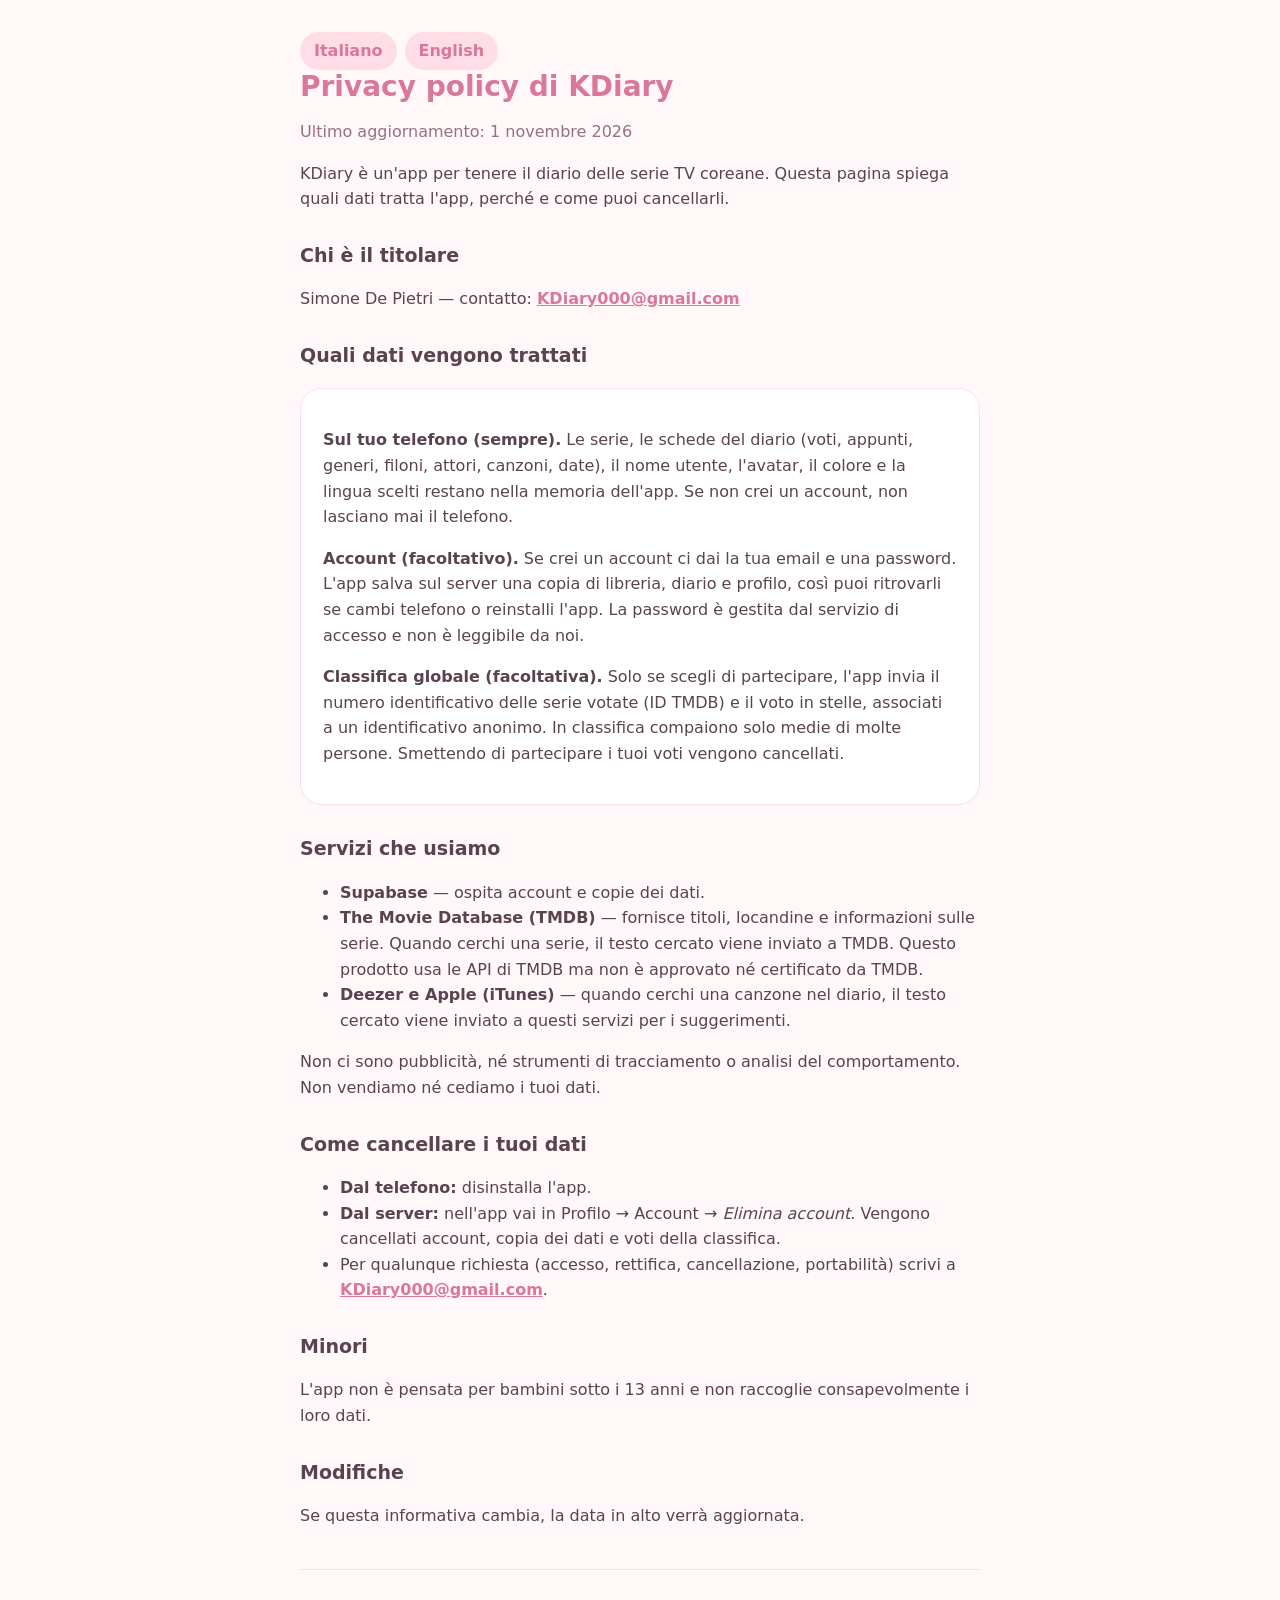
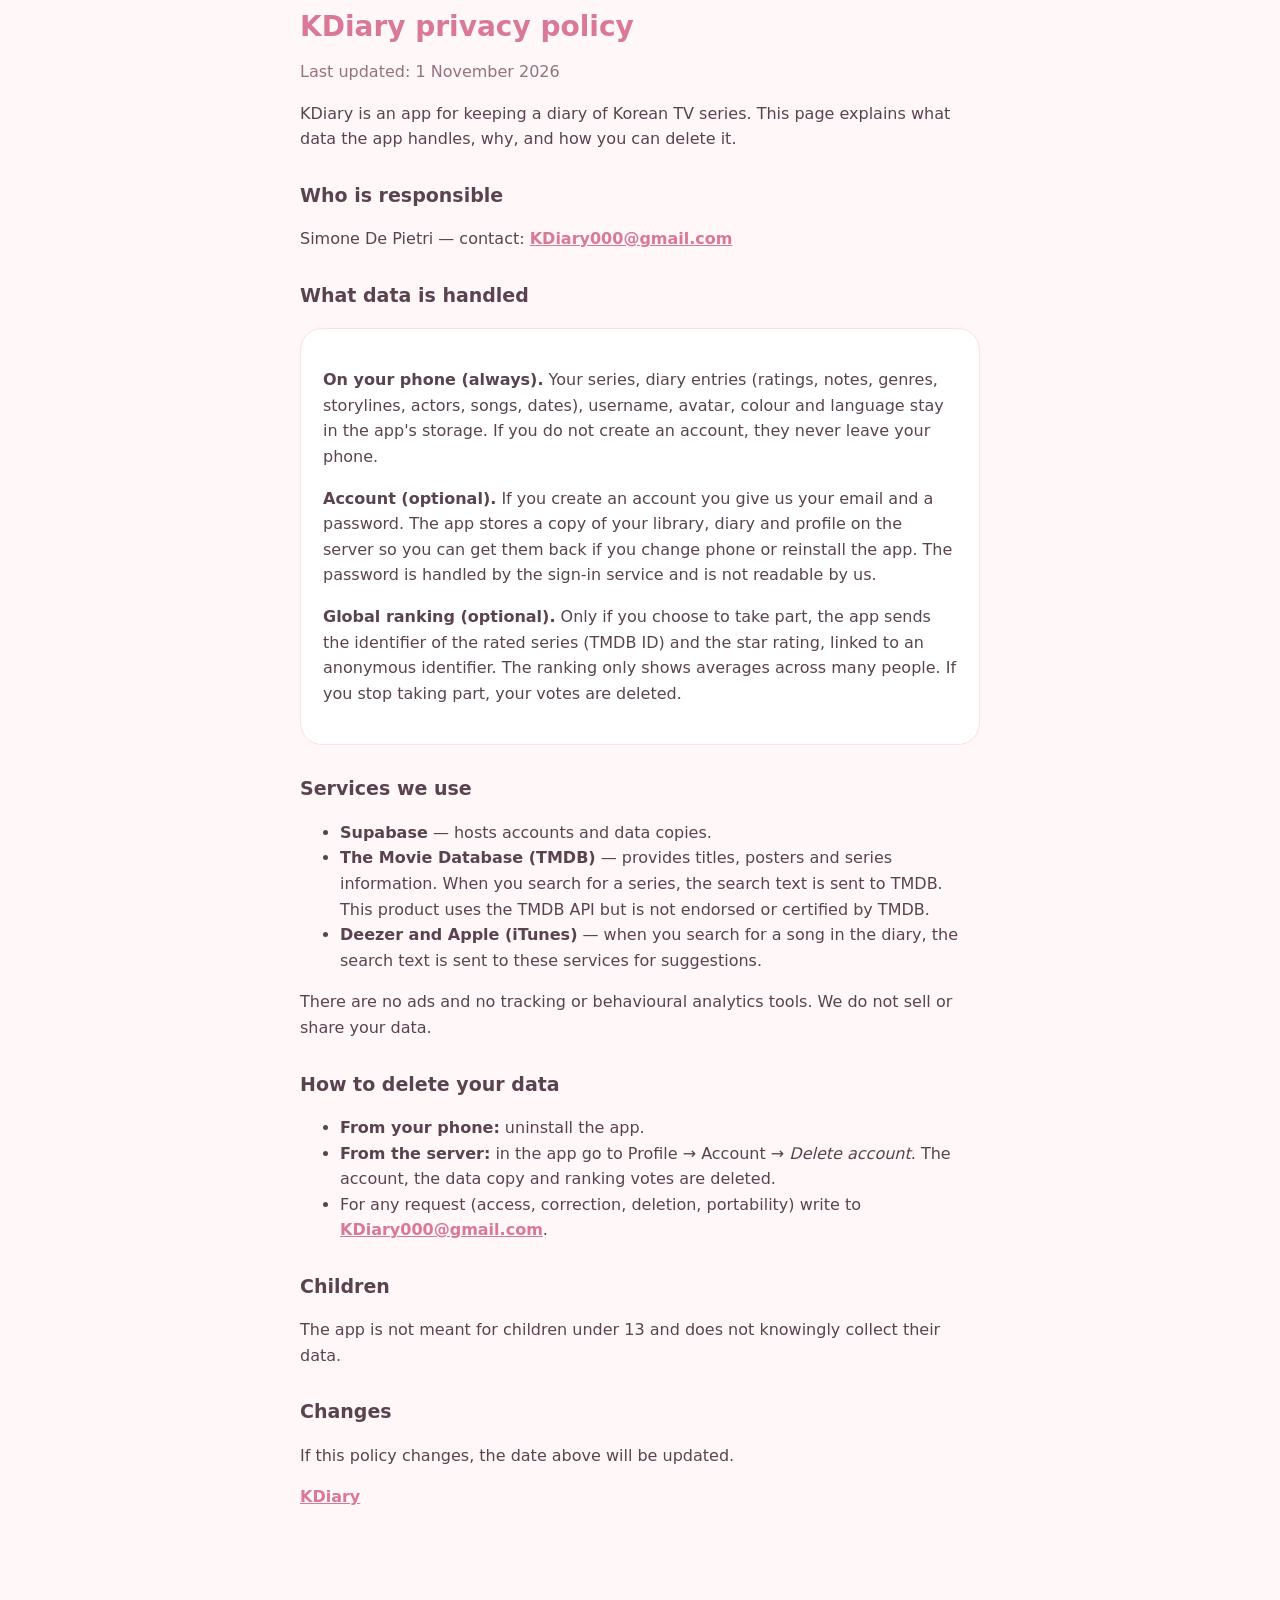
==== privacy.html @ 8168afae "Add files via upload" ====
<!doctype html>
<html lang="it">
<head>
<meta charset="utf-8">
<meta name="viewport" content="width=device-width,initial-scale=1">
<title>Privacy policy · KDiary</title>
<link rel="stylesheet" href="style.css">
</head>
<body>
<main>
<a class="lang" href="#it">Italiano</a><a class="lang" href="#en">English</a>

<section id="it">
<h1>Privacy policy di KDiary</h1>
<p class="soft">Ultimo aggiornamento: 1 novembre 2026</p>

<p>KDiary è un'app per tenere il diario delle serie TV coreane. Questa pagina spiega quali dati tratta l'app, perché e come puoi cancellarli.</p>

<h2>Chi è il titolare</h2>
<p>Simone De Pietri — contatto: <a href="mailto:KDiary000@gmail.com">KDiary000@gmail.com</a></p>

<h2>Quali dati vengono trattati</h2>
<div class="card">
<p><strong>Sul tuo telefono (sempre).</strong> Le serie, le schede del diario (voti, appunti, generi, filoni, attori, canzoni, date), il nome utente, l'avatar, il colore e la lingua scelti restano nella memoria dell'app. Se non crei un account, non lasciano mai il telefono.</p>
<p><strong>Account (facoltativo).</strong> Se crei un account ci dai la tua email e una password. L'app salva sul server una copia di libreria, diario e profilo, così puoi ritrovarli se cambi telefono o reinstalli l'app. La password è gestita dal servizio di accesso e non è leggibile da noi.</p>
<p><strong>Classifica globale (facoltativa).</strong> Solo se scegli di partecipare, l'app invia il numero identificativo delle serie votate (ID TMDB) e il voto in stelle, associati a un identificativo anonimo. In classifica compaiono solo medie di molte persone. Smettendo di partecipare i tuoi voti vengono cancellati.</p>
</div>

<h2>Servizi che usiamo</h2>
<ul>
<li><strong>Supabase</strong> — ospita account e copie dei dati.</li>
<li><strong>The Movie Database (TMDB)</strong> — fornisce titoli, locandine e informazioni sulle serie. Quando cerchi una serie, il testo cercato viene inviato a TMDB. Questo prodotto usa le API di TMDB ma non è approvato né certificato da TMDB.</li>
<li><strong>Deezer e Apple (iTunes)</strong> — quando cerchi una canzone nel diario, il testo cercato viene inviato a questi servizi per i suggerimenti.</li>
</ul>
<p>Non ci sono pubblicità, né strumenti di tracciamento o analisi del comportamento. Non vendiamo né cediamo i tuoi dati.</p>

<h2>Come cancellare i tuoi dati</h2>
<ul>
<li><strong>Dal telefono:</strong> disinstalla l'app.</li>
<li><strong>Dal server:</strong> nell'app vai in Profilo → Account → <em>Elimina account</em>. Vengono cancellati account, copia dei dati e voti della classifica.</li>
<li>Per qualunque richiesta (accesso, rettifica, cancellazione, portabilità) scrivi a <a href="mailto:KDiary000@gmail.com">KDiary000@gmail.com</a>.</li>
</ul>

<h2>Minori</h2>
<p>L'app non è pensata per bambini sotto i 13 anni e non raccoglie consapevolmente i loro dati.</p>

<h2>Modifiche</h2>
<p>Se questa informativa cambia, la data in alto verrà aggiornata.</p>
</section>

<hr style="border:0;border-top:1px solid var(--light);margin:40px 0">

<section id="en">
<h1>KDiary privacy policy</h1>
<p class="soft">Last updated: 1 November 2026</p>

<p>KDiary is an app for keeping a diary of Korean TV series. This page explains what data the app handles, why, and how you can delete it.</p>

<h2>Who is responsible</h2>
<p>Simone De Pietri — contact: <a href="mailto:KDiary000@gmail.com">KDiary000@gmail.com</a></p>

<h2>What data is handled</h2>
<div class="card">
<p><strong>On your phone (always).</strong> Your series, diary entries (ratings, notes, genres, storylines, actors, songs, dates), username, avatar, colour and language stay in the app's storage. If you do not create an account, they never leave your phone.</p>
<p><strong>Account (optional).</strong> If you create an account you give us your email and a password. The app stores a copy of your library, diary and profile on the server so you can get them back if you change phone or reinstall the app. The password is handled by the sign-in service and is not readable by us.</p>
<p><strong>Global ranking (optional).</strong> Only if you choose to take part, the app sends the identifier of the rated series (TMDB ID) and the star rating, linked to an anonymous identifier. The ranking only shows averages across many people. If you stop taking part, your votes are deleted.</p>
</div>

<h2>Services we use</h2>
<ul>
<li><strong>Supabase</strong> — hosts accounts and data copies.</li>
<li><strong>The Movie Database (TMDB)</strong> — provides titles, posters and series information. When you search for a series, the search text is sent to TMDB. This product uses the TMDB API but is not endorsed or certified by TMDB.</li>
<li><strong>Deezer and Apple (iTunes)</strong> — when you search for a song in the diary, the search text is sent to these services for suggestions.</li>
</ul>
<p>There are no ads and no tracking or behavioural analytics tools. We do not sell or share your data.</p>

<h2>How to delete your data</h2>
<ul>
<li><strong>From your phone:</strong> uninstall the app.</li>
<li><strong>From the server:</strong> in the app go to Profile → Account → <em>Delete account</em>. The account, the data copy and ranking votes are deleted.</li>
<li>For any request (access, correction, deletion, portability) write to <a href="mailto:KDiary000@gmail.com">KDiary000@gmail.com</a>.</li>
</ul>

<h2>Children</h2>
<p>The app is not meant for children under 13 and does not knowingly collect their data.</p>

<h2>Changes</h2>
<p>If this policy changes, the date above will be updated.</p>
</section>

<nav><a href="index.html">KDiary</a></nav>
</main>
</body>
</html>
---- style.css ----
:root{--bg:#fff7f8;--card:#fff;--text:#5a4350;--soft:#96717f;--pink:#d97898;--light:#ffdde6}
@media (prefers-color-scheme:dark){:root{--bg:#2a2026;--card:#362a31;--text:#f3e6ec;--soft:#c9a9b7;--pink:#f0a0bb;--light:#4a3640}}
*{box-sizing:border-box}
body{margin:0;background:var(--bg);color:var(--text);font:16px/1.6 system-ui,-apple-system,"Segoe UI",Roboto,sans-serif}
main{max-width:720px;margin:0 auto;padding:32px 20px 64px}
h1{font-size:28px;line-height:1.2;margin:0 0 4px;color:var(--pink)}
h2{font-size:19px;margin:28px 0 6px}
p,li{color:var(--text)}
.soft{color:var(--soft)}
.card{background:var(--card);border:1px solid var(--light);border-radius:22px;padding:22px;margin:18px 0}
a{color:var(--pink);font-weight:600}
nav{display:flex;gap:16px;flex-wrap:wrap;margin:14px 0 26px}
.lang{display:inline-block;margin:0 8px 0 0;padding:6px 14px;border-radius:999px;background:var(--light);text-decoration:none}
.center{text-align:center}
.check{width:84px;height:84px;border-radius:50%;background:var(--light);display:flex;align-items:center;justify-content:center;margin:12px auto;font-size:44px;color:var(--pink)}
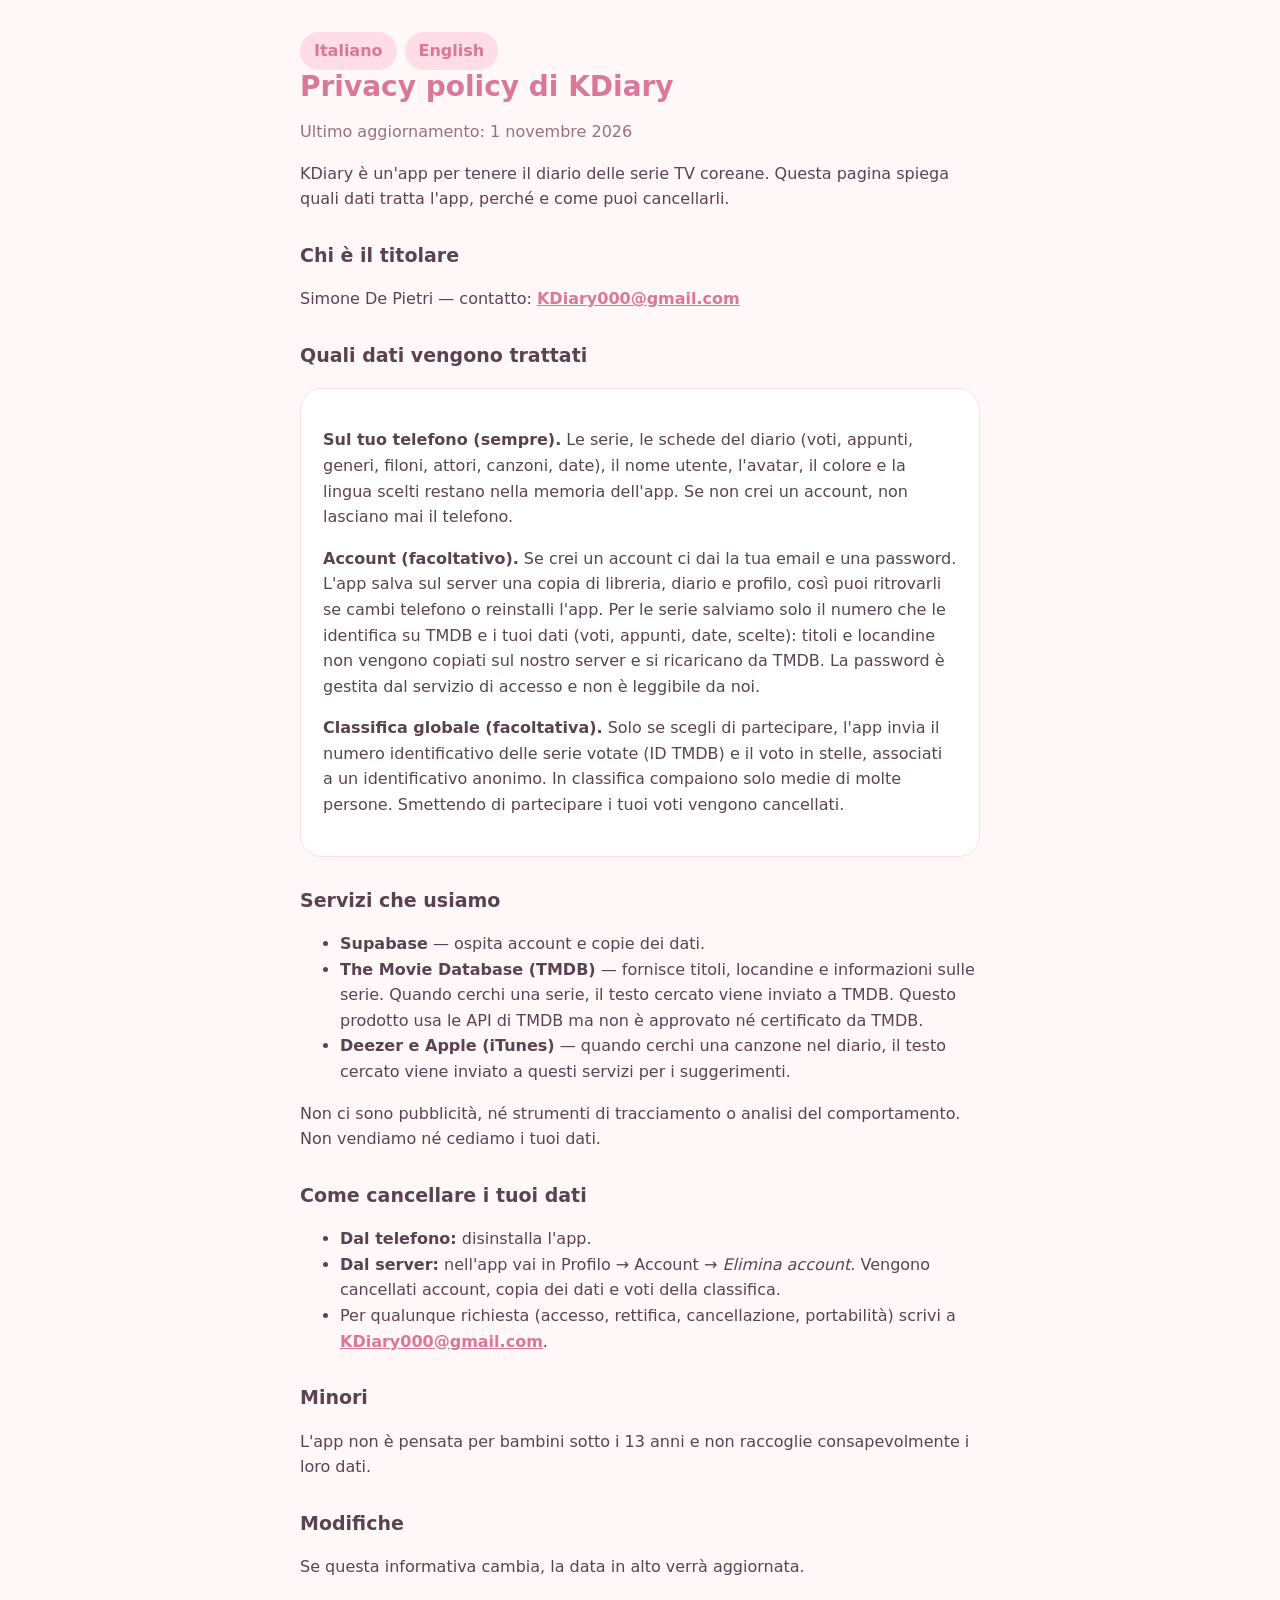
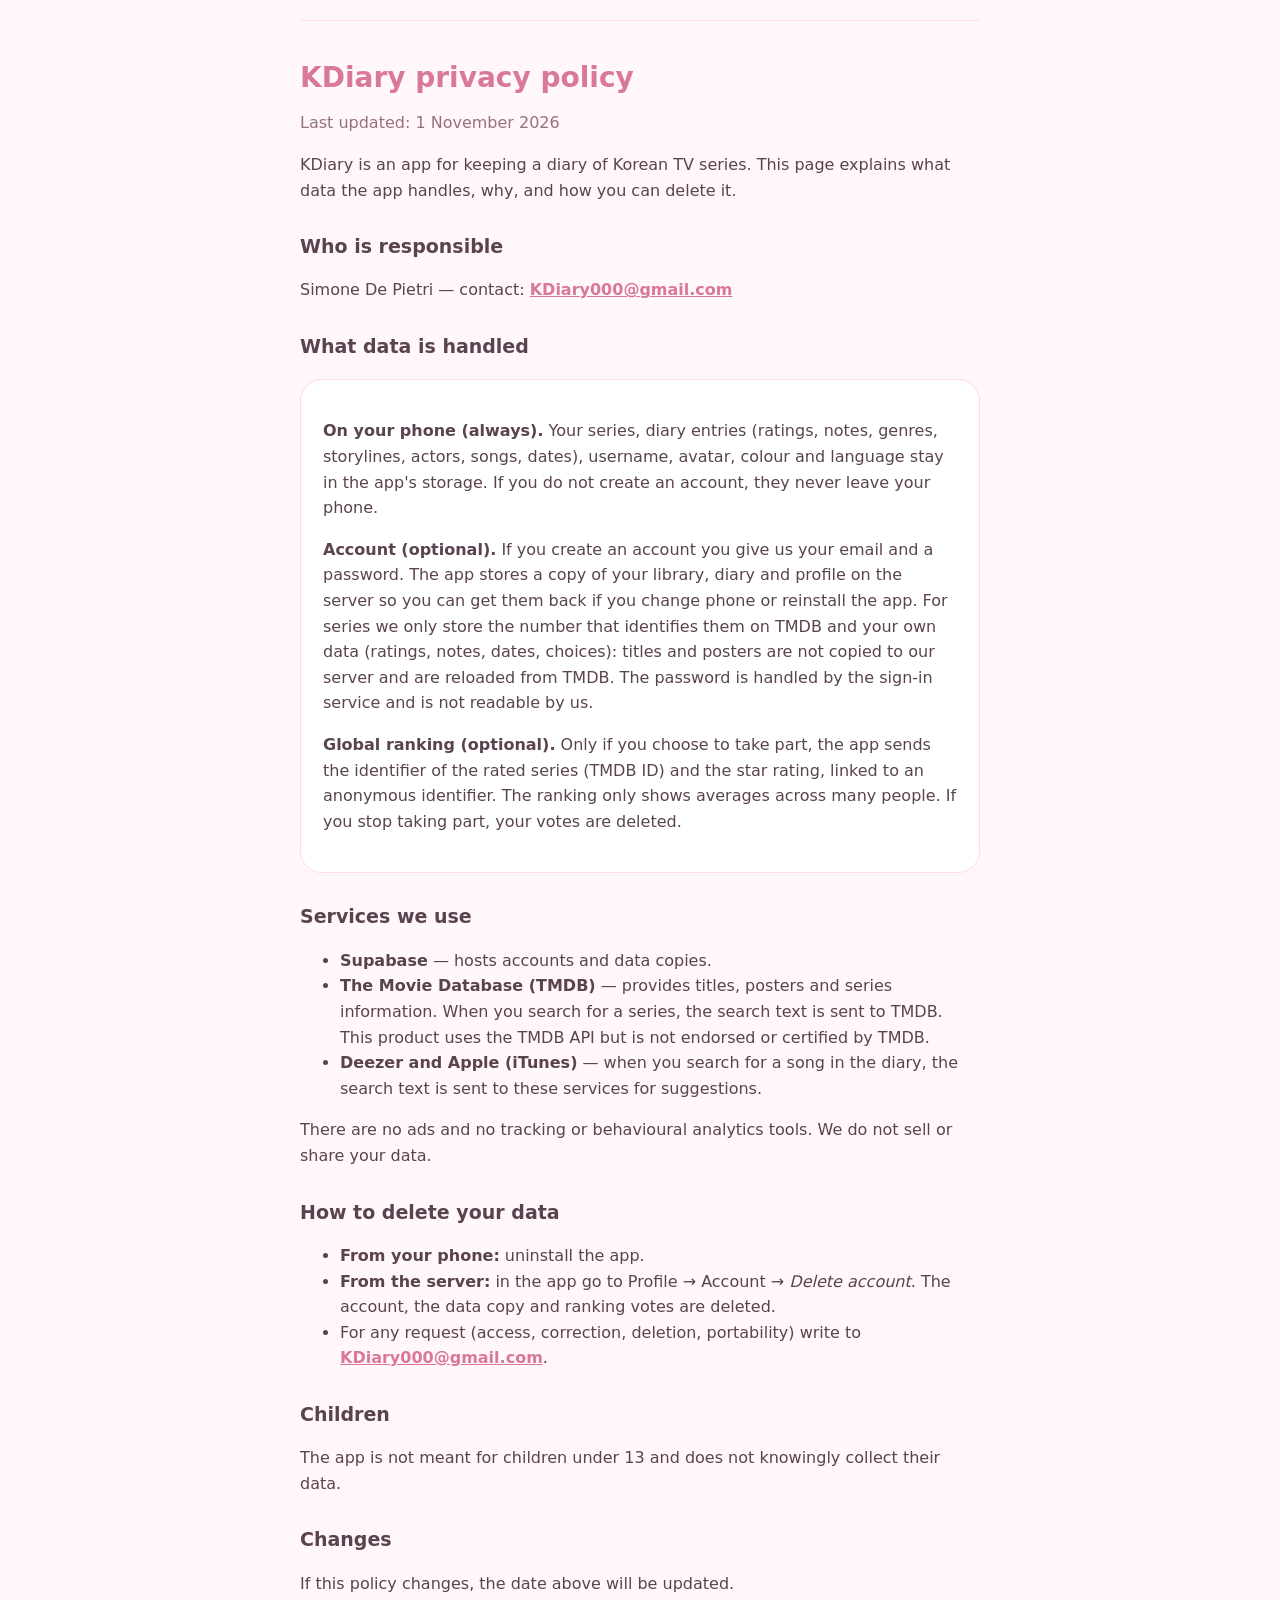
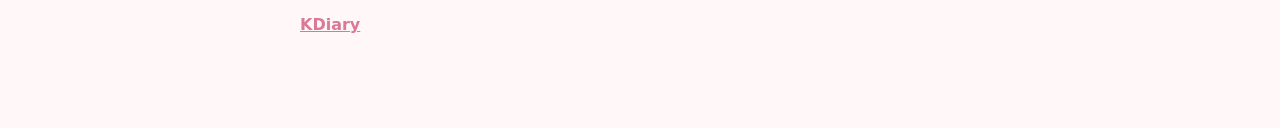
==== commit a7c163ba: "Add files via upload" ====
--- a/privacy.html
+++ b/privacy.html
@@ -22,7 +22,7 @@
 <h2>Quali dati vengono trattati</h2>
 <div class="card">
 <p><strong>Sul tuo telefono (sempre).</strong> Le serie, le schede del diario (voti, appunti, generi, filoni, attori, canzoni, date), il nome utente, l'avatar, il colore e la lingua scelti restano nella memoria dell'app. Se non crei un account, non lasciano mai il telefono.</p>
-<p><strong>Account (facoltativo).</strong> Se crei un account ci dai la tua email e una password. L'app salva sul server una copia di libreria, diario e profilo, così puoi ritrovarli se cambi telefono o reinstalli l'app. La password è gestita dal servizio di accesso e non è leggibile da noi.</p>
+<p><strong>Account (facoltativo).</strong> Se crei un account ci dai la tua email e una password. L'app salva sul server una copia di libreria, diario e profilo, così puoi ritrovarli se cambi telefono o reinstalli l'app. Per le serie salviamo solo il numero che le identifica su TMDB e i tuoi dati (voti, appunti, date, scelte): titoli e locandine non vengono copiati sul nostro server e si ricaricano da TMDB. La password è gestita dal servizio di accesso e non è leggibile da noi.</p>
 <p><strong>Classifica globale (facoltativa).</strong> Solo se scegli di partecipare, l'app invia il numero identificativo delle serie votate (ID TMDB) e il voto in stelle, associati a un identificativo anonimo. In classifica compaiono solo medie di molte persone. Smettendo di partecipare i tuoi voti vengono cancellati.</p>
 </div>
 
@@ -62,7 +62,7 @@
 <h2>What data is handled</h2>
 <div class="card">
 <p><strong>On your phone (always).</strong> Your series, diary entries (ratings, notes, genres, storylines, actors, songs, dates), username, avatar, colour and language stay in the app's storage. If you do not create an account, they never leave your phone.</p>
-<p><strong>Account (optional).</strong> If you create an account you give us your email and a password. The app stores a copy of your library, diary and profile on the server so you can get them back if you change phone or reinstall the app. The password is handled by the sign-in service and is not readable by us.</p>
+<p><strong>Account (optional).</strong> If you create an account you give us your email and a password. The app stores a copy of your library, diary and profile on the server so you can get them back if you change phone or reinstall the app. For series we only store the number that identifies them on TMDB and your own data (ratings, notes, dates, choices): titles and posters are not copied to our server and are reloaded from TMDB. The password is handled by the sign-in service and is not readable by us.</p>
 <p><strong>Global ranking (optional).</strong> Only if you choose to take part, the app sends the identifier of the rated series (TMDB ID) and the star rating, linked to an anonymous identifier. The ranking only shows averages across many people. If you stop taking part, your votes are deleted.</p>
 </div>
 
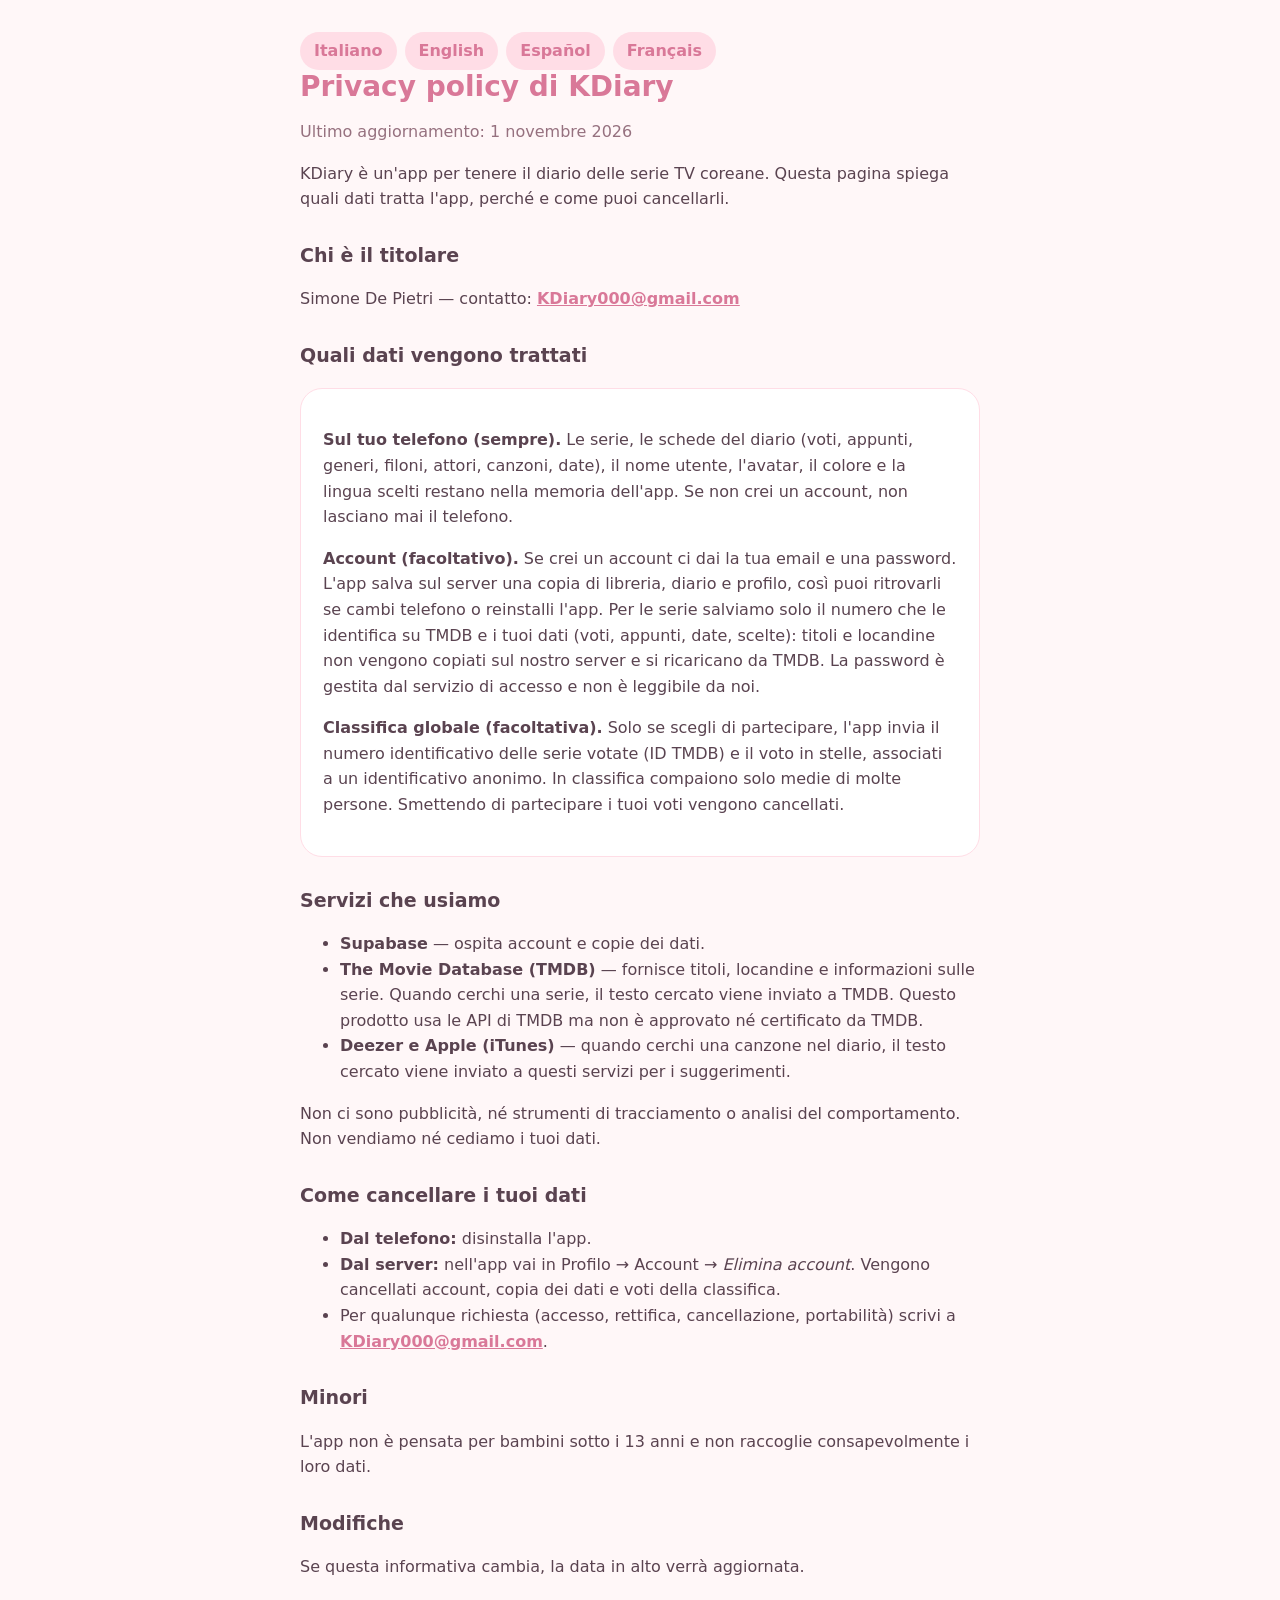
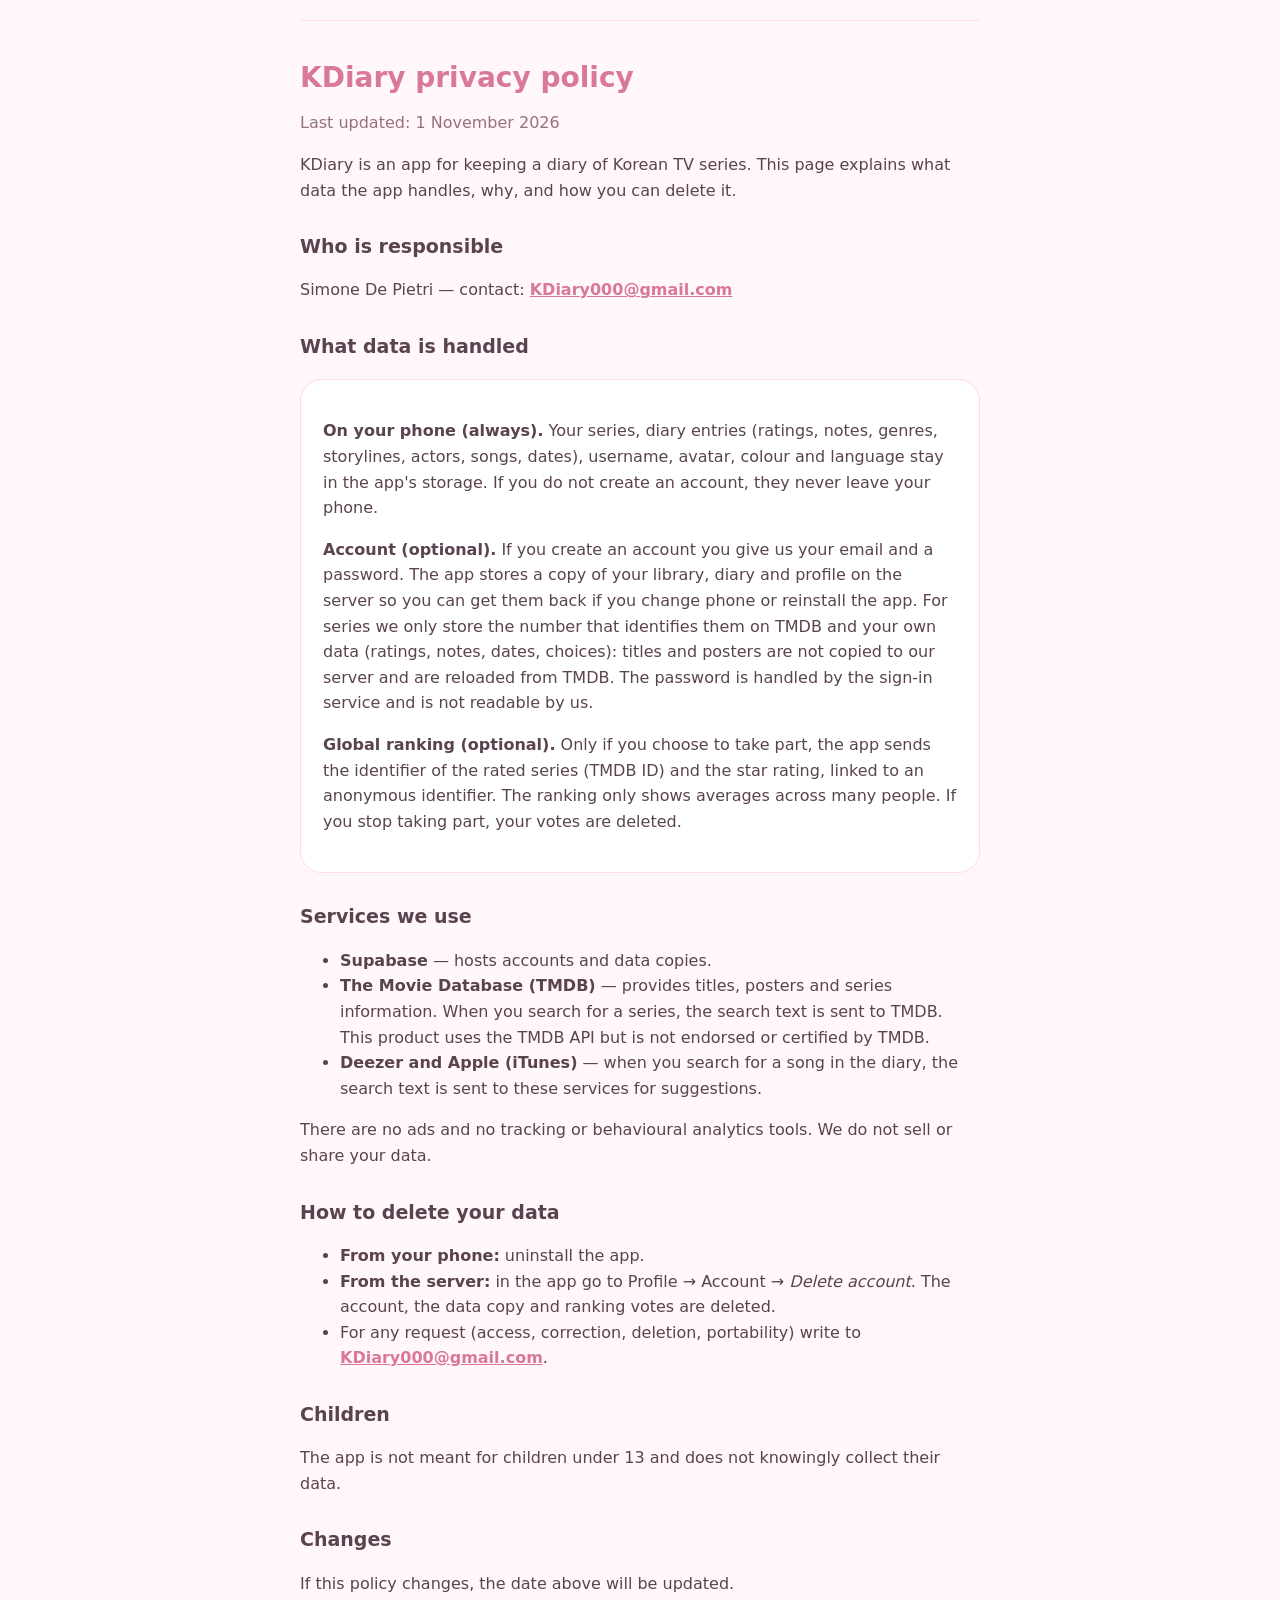
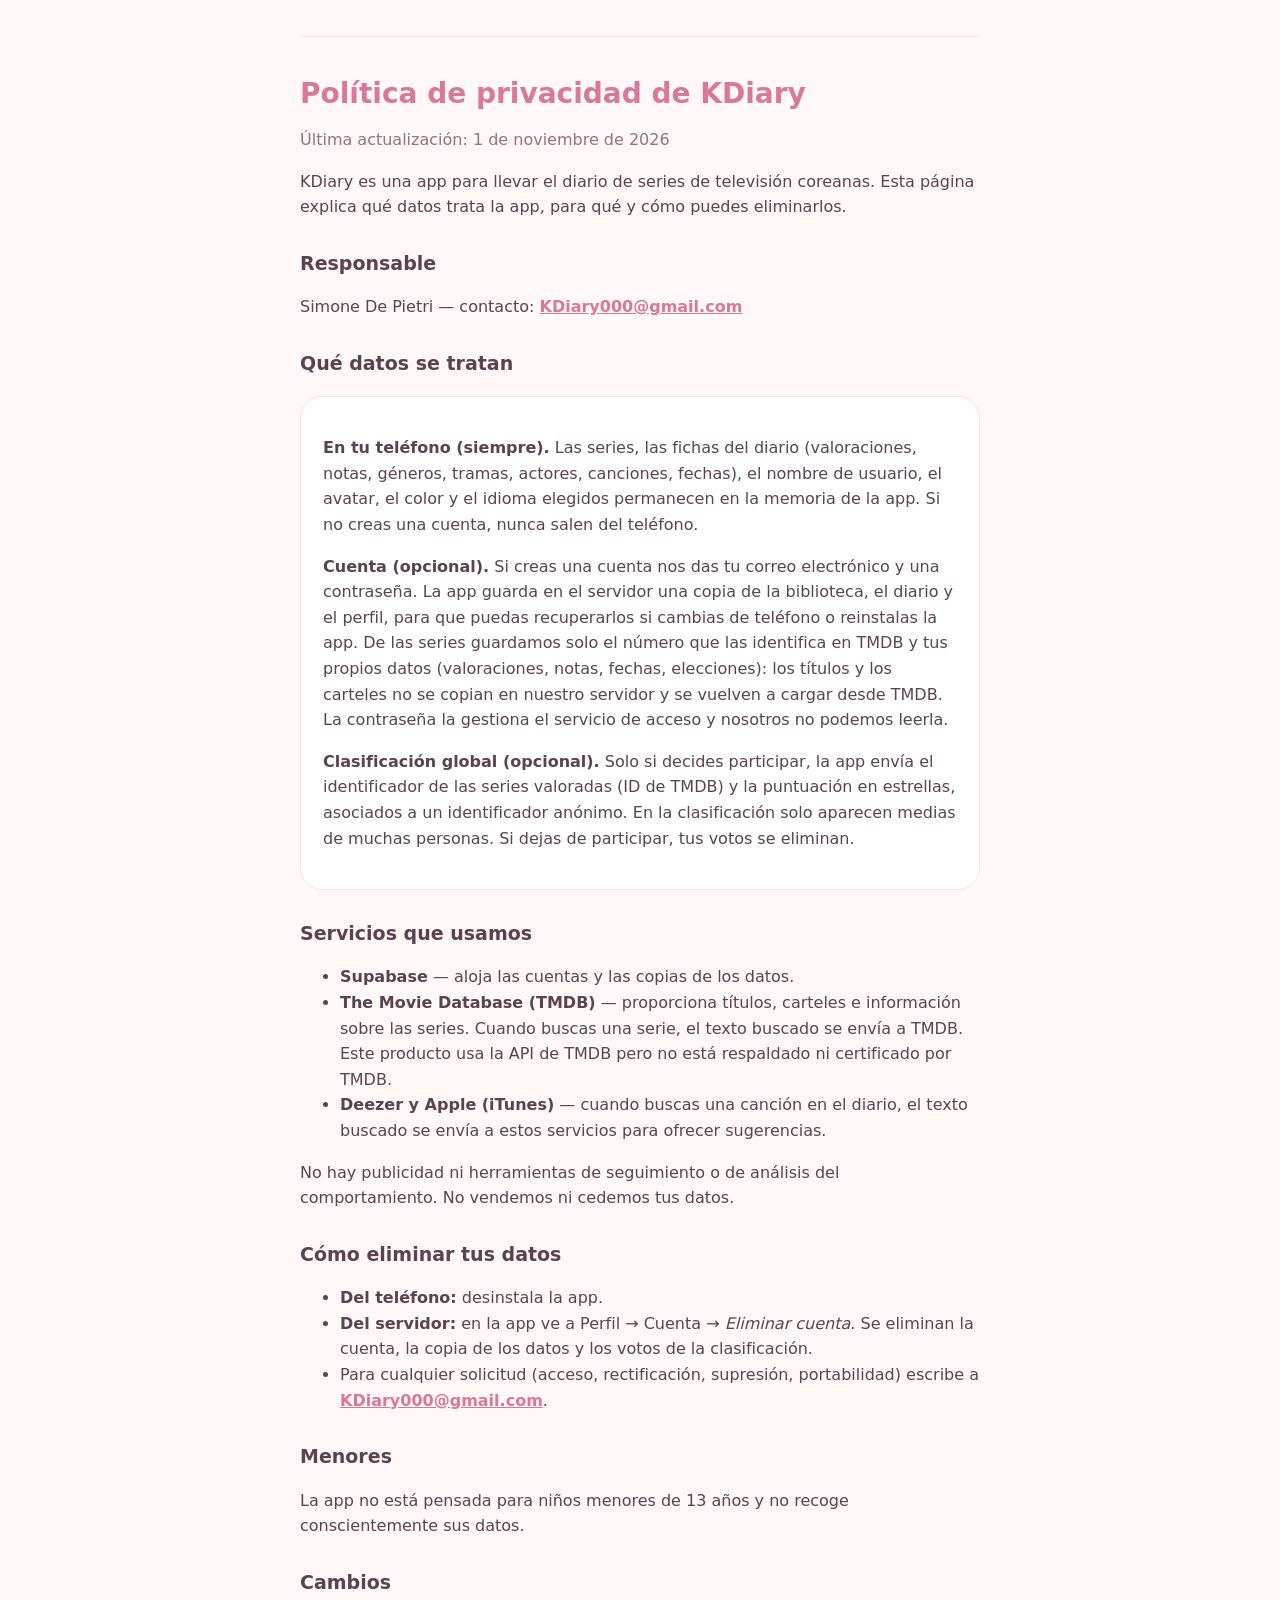
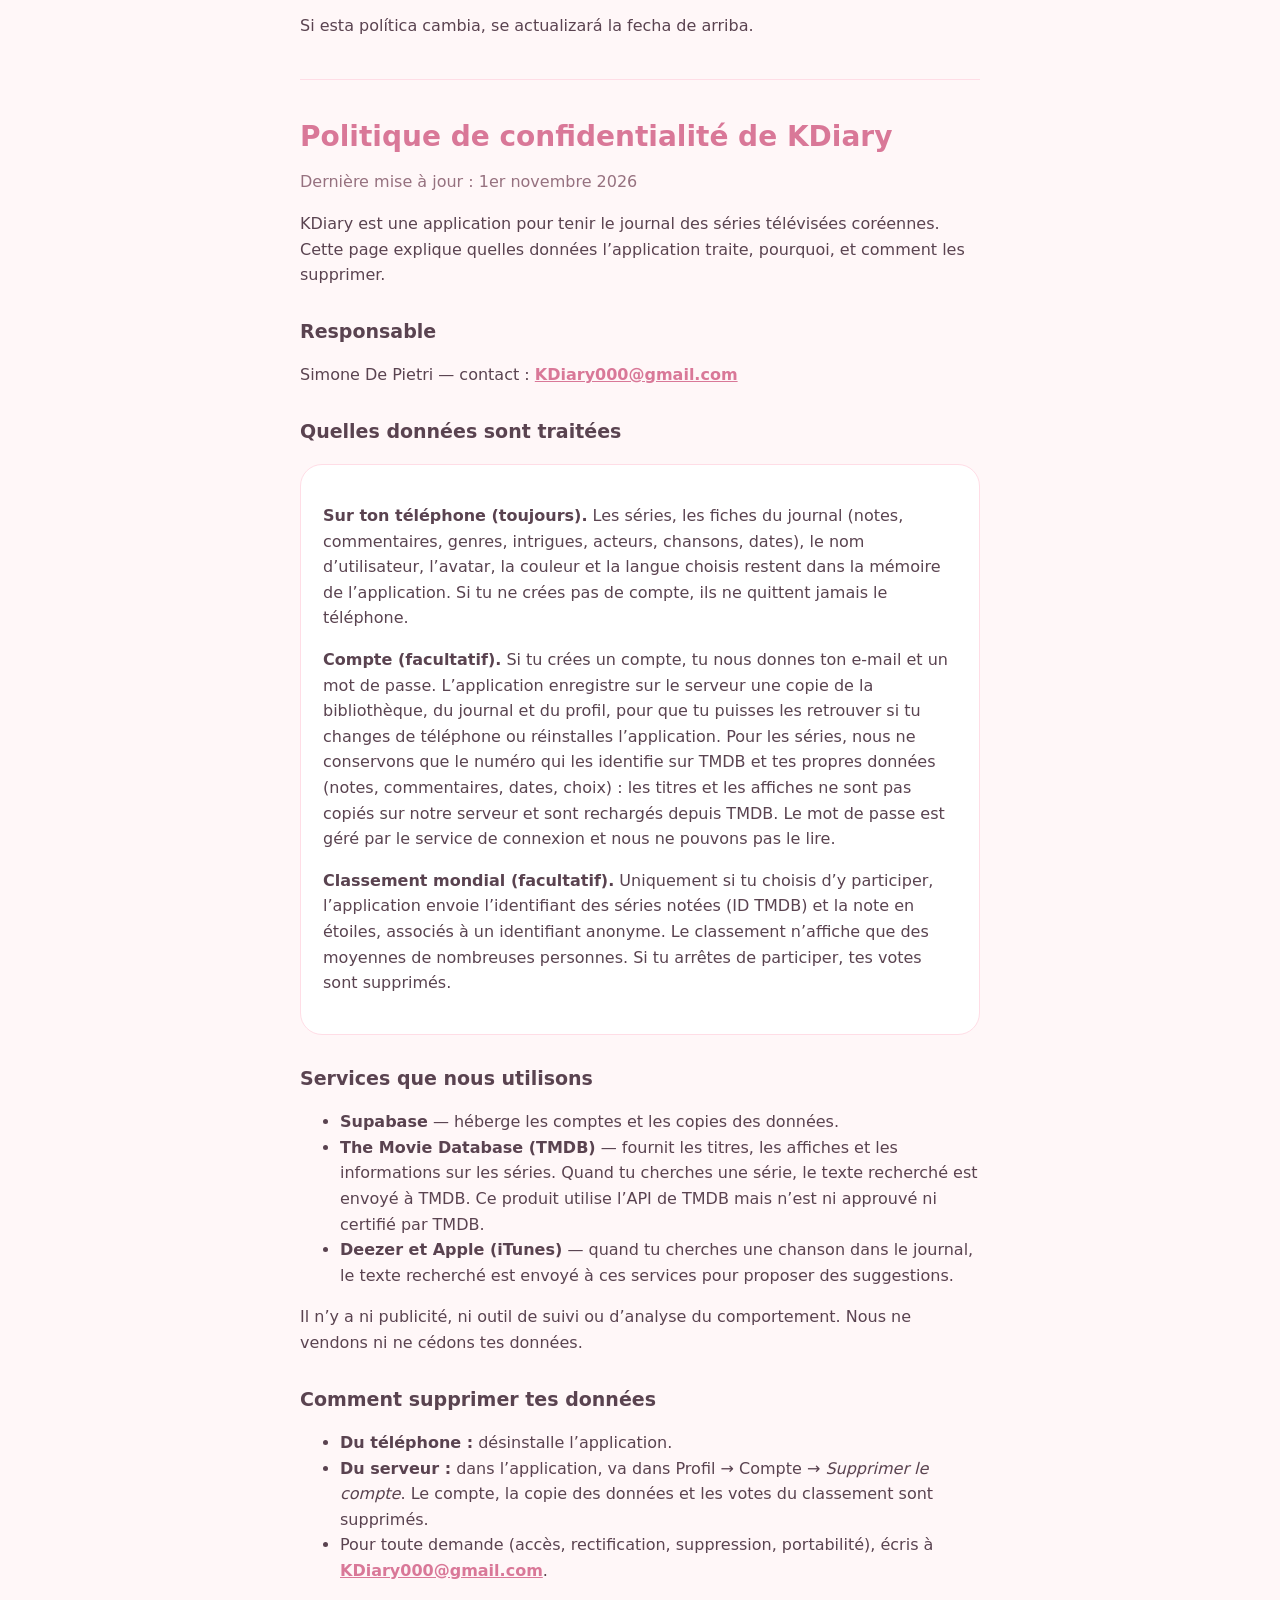
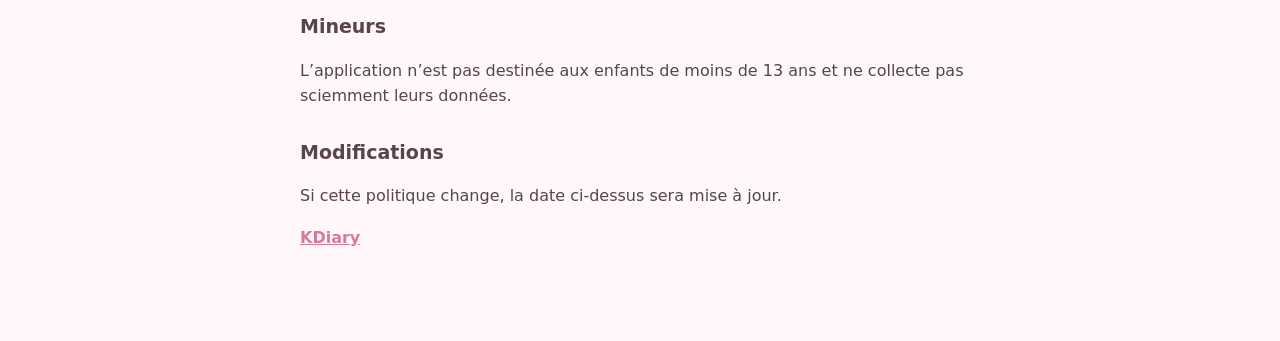
==== commit ddc17ffa: "Privacy policy: aggiunge spagnolo e francese Co-Authored-By: Claude Sonnet 5.5 <noreply@anthropic.co" ====
--- a/privacy.html
+++ b/privacy.html
@@ -8,7 +8,7 @@
 </head>
 <body>
 <main>
-<a class="lang" href="#it">Italiano</a><a class="lang" href="#en">English</a>
+<a class="lang" href="#it">Italiano</a><a class="lang" href="#en">English</a><a class="lang" href="#es">Español</a><a class="lang" href="#fr">Français</a>
 
 <section id="it">
 <h1>Privacy policy di KDiary</h1>
@@ -88,6 +88,86 @@
 <p>If this policy changes, the date above will be updated.</p>
 </section>
 
+<hr style="border:0;border-top:1px solid var(--light);margin:40px 0">
+
+<section id="es" lang="es">
+<h1>Política de privacidad de KDiary</h1>
+<p class="soft">Última actualización: 1 de noviembre de 2026</p>
+
+<p>KDiary es una app para llevar el diario de series de televisión coreanas. Esta página explica qué datos trata la app, para qué y cómo puedes eliminarlos.</p>
+
+<h2>Responsable</h2>
+<p>Simone De Pietri — contacto: <a href="mailto:KDiary000@gmail.com">KDiary000@gmail.com</a></p>
+
+<h2>Qué datos se tratan</h2>
+<div class="card">
+<p><strong>En tu teléfono (siempre).</strong> Las series, las fichas del diario (valoraciones, notas, géneros, tramas, actores, canciones, fechas), el nombre de usuario, el avatar, el color y el idioma elegidos permanecen en la memoria de la app. Si no creas una cuenta, nunca salen del teléfono.</p>
+<p><strong>Cuenta (opcional).</strong> Si creas una cuenta nos das tu correo electrónico y una contraseña. La app guarda en el servidor una copia de la biblioteca, el diario y el perfil, para que puedas recuperarlos si cambias de teléfono o reinstalas la app. De las series guardamos solo el número que las identifica en TMDB y tus propios datos (valoraciones, notas, fechas, elecciones): los títulos y los carteles no se copian en nuestro servidor y se vuelven a cargar desde TMDB. La contraseña la gestiona el servicio de acceso y nosotros no podemos leerla.</p>
+<p><strong>Clasificación global (opcional).</strong> Solo si decides participar, la app envía el identificador de las series valoradas (ID de TMDB) y la puntuación en estrellas, asociados a un identificador anónimo. En la clasificación solo aparecen medias de muchas personas. Si dejas de participar, tus votos se eliminan.</p>
+</div>
+
+<h2>Servicios que usamos</h2>
+<ul>
+<li><strong>Supabase</strong> — aloja las cuentas y las copias de los datos.</li>
+<li><strong>The Movie Database (TMDB)</strong> — proporciona títulos, carteles e información sobre las series. Cuando buscas una serie, el texto buscado se envía a TMDB. Este producto usa la API de TMDB pero no está respaldado ni certificado por TMDB.</li>
+<li><strong>Deezer y Apple (iTunes)</strong> — cuando buscas una canción en el diario, el texto buscado se envía a estos servicios para ofrecer sugerencias.</li>
+</ul>
+<p>No hay publicidad ni herramientas de seguimiento o de análisis del comportamiento. No vendemos ni cedemos tus datos.</p>
+
+<h2>Cómo eliminar tus datos</h2>
+<ul>
+<li><strong>Del teléfono:</strong> desinstala la app.</li>
+<li><strong>Del servidor:</strong> en la app ve a Perfil → Cuenta → <em>Eliminar cuenta</em>. Se eliminan la cuenta, la copia de los datos y los votos de la clasificación.</li>
+<li>Para cualquier solicitud (acceso, rectificación, supresión, portabilidad) escribe a <a href="mailto:KDiary000@gmail.com">KDiary000@gmail.com</a>.</li>
+</ul>
+
+<h2>Menores</h2>
+<p>La app no está pensada para niños menores de 13 años y no recoge conscientemente sus datos.</p>
+
+<h2>Cambios</h2>
+<p>Si esta política cambia, se actualizará la fecha de arriba.</p>
+</section>
+
+<hr style="border:0;border-top:1px solid var(--light);margin:40px 0">
+
+<section id="fr" lang="fr">
+<h1>Politique de confidentialité de KDiary</h1>
+<p class="soft">Dernière mise à jour : 1er novembre 2026</p>
+
+<p>KDiary est une application pour tenir le journal des séries télévisées coréennes. Cette page explique quelles données l’application traite, pourquoi, et comment les supprimer.</p>
+
+<h2>Responsable</h2>
+<p>Simone De Pietri — contact : <a href="mailto:KDiary000@gmail.com">KDiary000@gmail.com</a></p>
+
+<h2>Quelles données sont traitées</h2>
+<div class="card">
+<p><strong>Sur ton téléphone (toujours).</strong> Les séries, les fiches du journal (notes, commentaires, genres, intrigues, acteurs, chansons, dates), le nom d’utilisateur, l’avatar, la couleur et la langue choisis restent dans la mémoire de l’application. Si tu ne crées pas de compte, ils ne quittent jamais le téléphone.</p>
+<p><strong>Compte (facultatif).</strong> Si tu crées un compte, tu nous donnes ton e-mail et un mot de passe. L’application enregistre sur le serveur une copie de la bibliothèque, du journal et du profil, pour que tu puisses les retrouver si tu changes de téléphone ou réinstalles l’application. Pour les séries, nous ne conservons que le numéro qui les identifie sur TMDB et tes propres données (notes, commentaires, dates, choix) : les titres et les affiches ne sont pas copiés sur notre serveur et sont rechargés depuis TMDB. Le mot de passe est géré par le service de connexion et nous ne pouvons pas le lire.</p>
+<p><strong>Classement mondial (facultatif).</strong> Uniquement si tu choisis d’y participer, l’application envoie l’identifiant des séries notées (ID TMDB) et la note en étoiles, associés à un identifiant anonyme. Le classement n’affiche que des moyennes de nombreuses personnes. Si tu arrêtes de participer, tes votes sont supprimés.</p>
+</div>
+
+<h2>Services que nous utilisons</h2>
+<ul>
+<li><strong>Supabase</strong> — héberge les comptes et les copies des données.</li>
+<li><strong>The Movie Database (TMDB)</strong> — fournit les titres, les affiches et les informations sur les séries. Quand tu cherches une série, le texte recherché est envoyé à TMDB. Ce produit utilise l’API de TMDB mais n’est ni approuvé ni certifié par TMDB.</li>
+<li><strong>Deezer et Apple (iTunes)</strong> — quand tu cherches une chanson dans le journal, le texte recherché est envoyé à ces services pour proposer des suggestions.</li>
+</ul>
+<p>Il n’y a ni publicité, ni outil de suivi ou d’analyse du comportement. Nous ne vendons ni ne cédons tes données.</p>
+
+<h2>Comment supprimer tes données</h2>
+<ul>
+<li><strong>Du téléphone :</strong> désinstalle l’application.</li>
+<li><strong>Du serveur :</strong> dans l’application, va dans Profil → Compte → <em>Supprimer le compte</em>. Le compte, la copie des données et les votes du classement sont supprimés.</li>
+<li>Pour toute demande (accès, rectification, suppression, portabilité), écris à <a href="mailto:KDiary000@gmail.com">KDiary000@gmail.com</a>.</li>
+</ul>
+
+<h2>Mineurs</h2>
+<p>L’application n’est pas destinée aux enfants de moins de 13 ans et ne collecte pas sciemment leurs données.</p>
+
+<h2>Modifications</h2>
+<p>Si cette politique change, la date ci-dessus sera mise à jour.</p>
+</section>
+
 <nav><a href="index.html">KDiary</a></nav>
 </main>
 </body>
